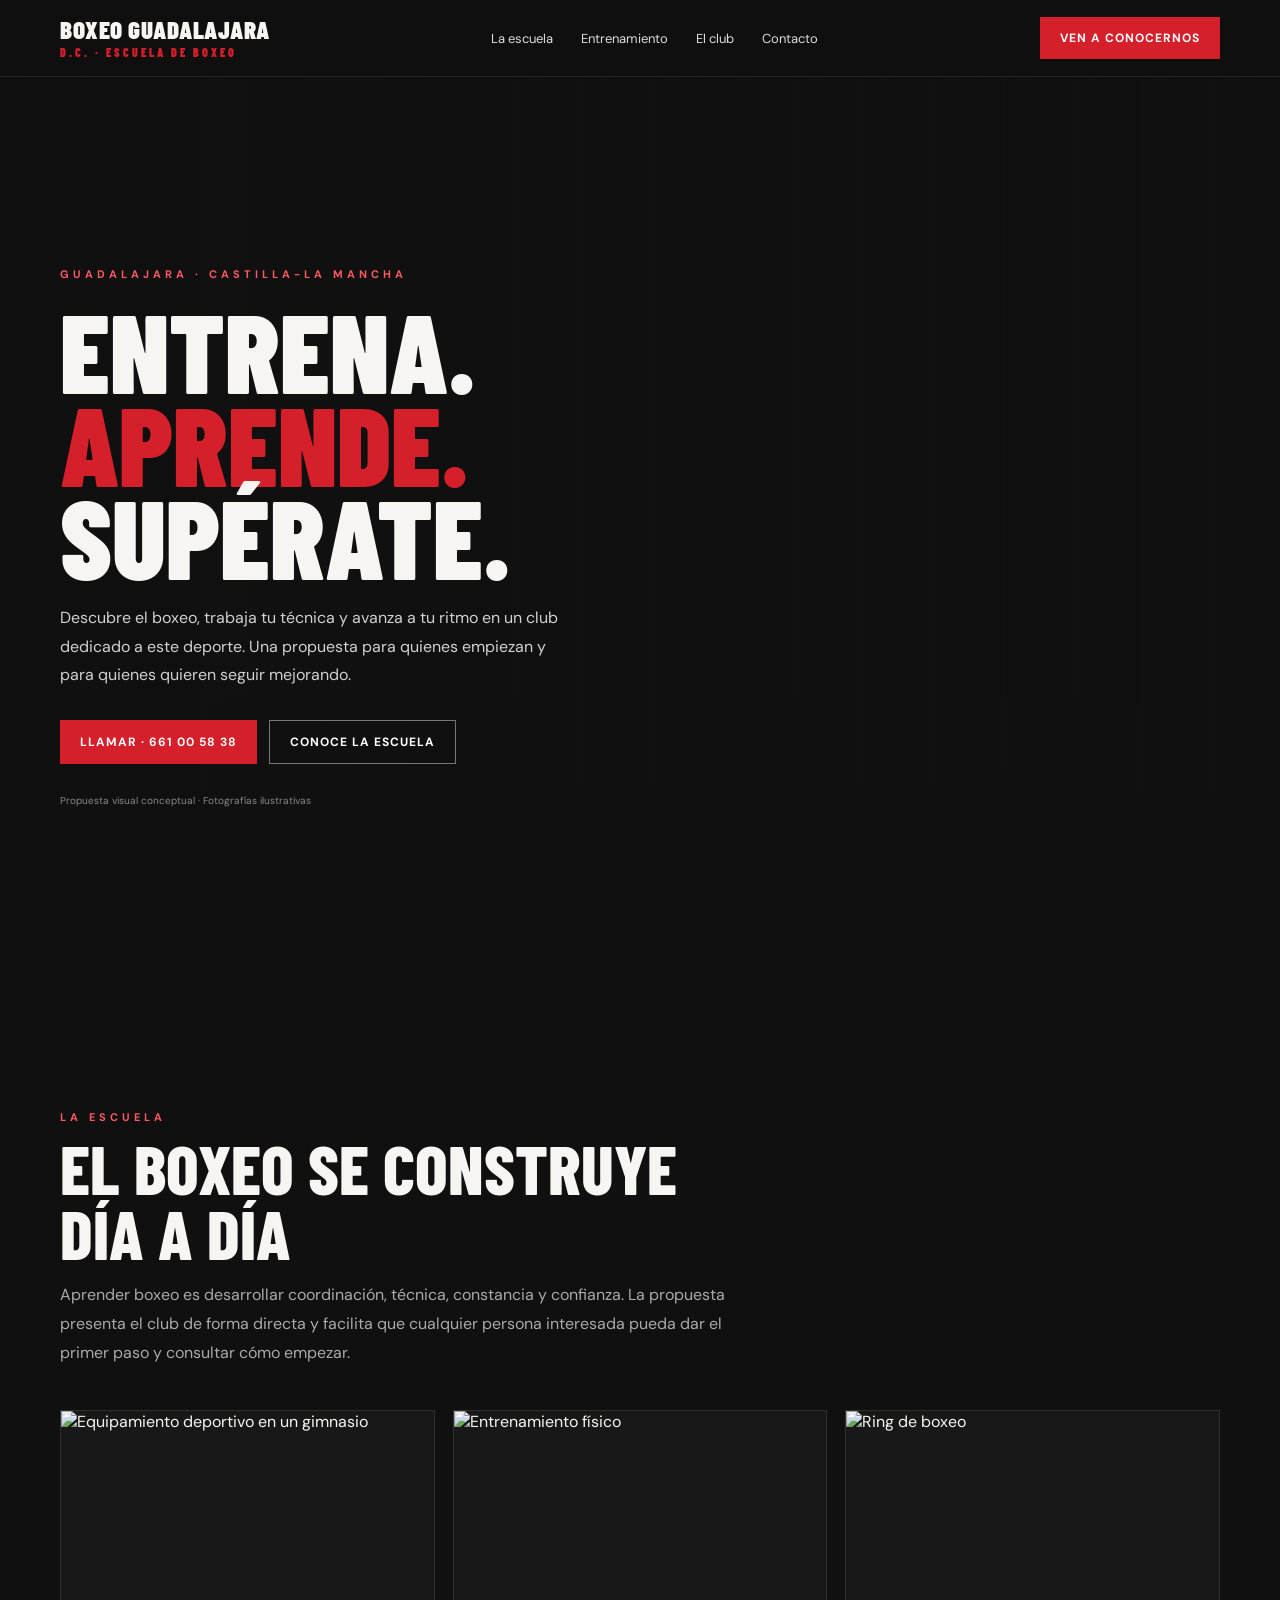
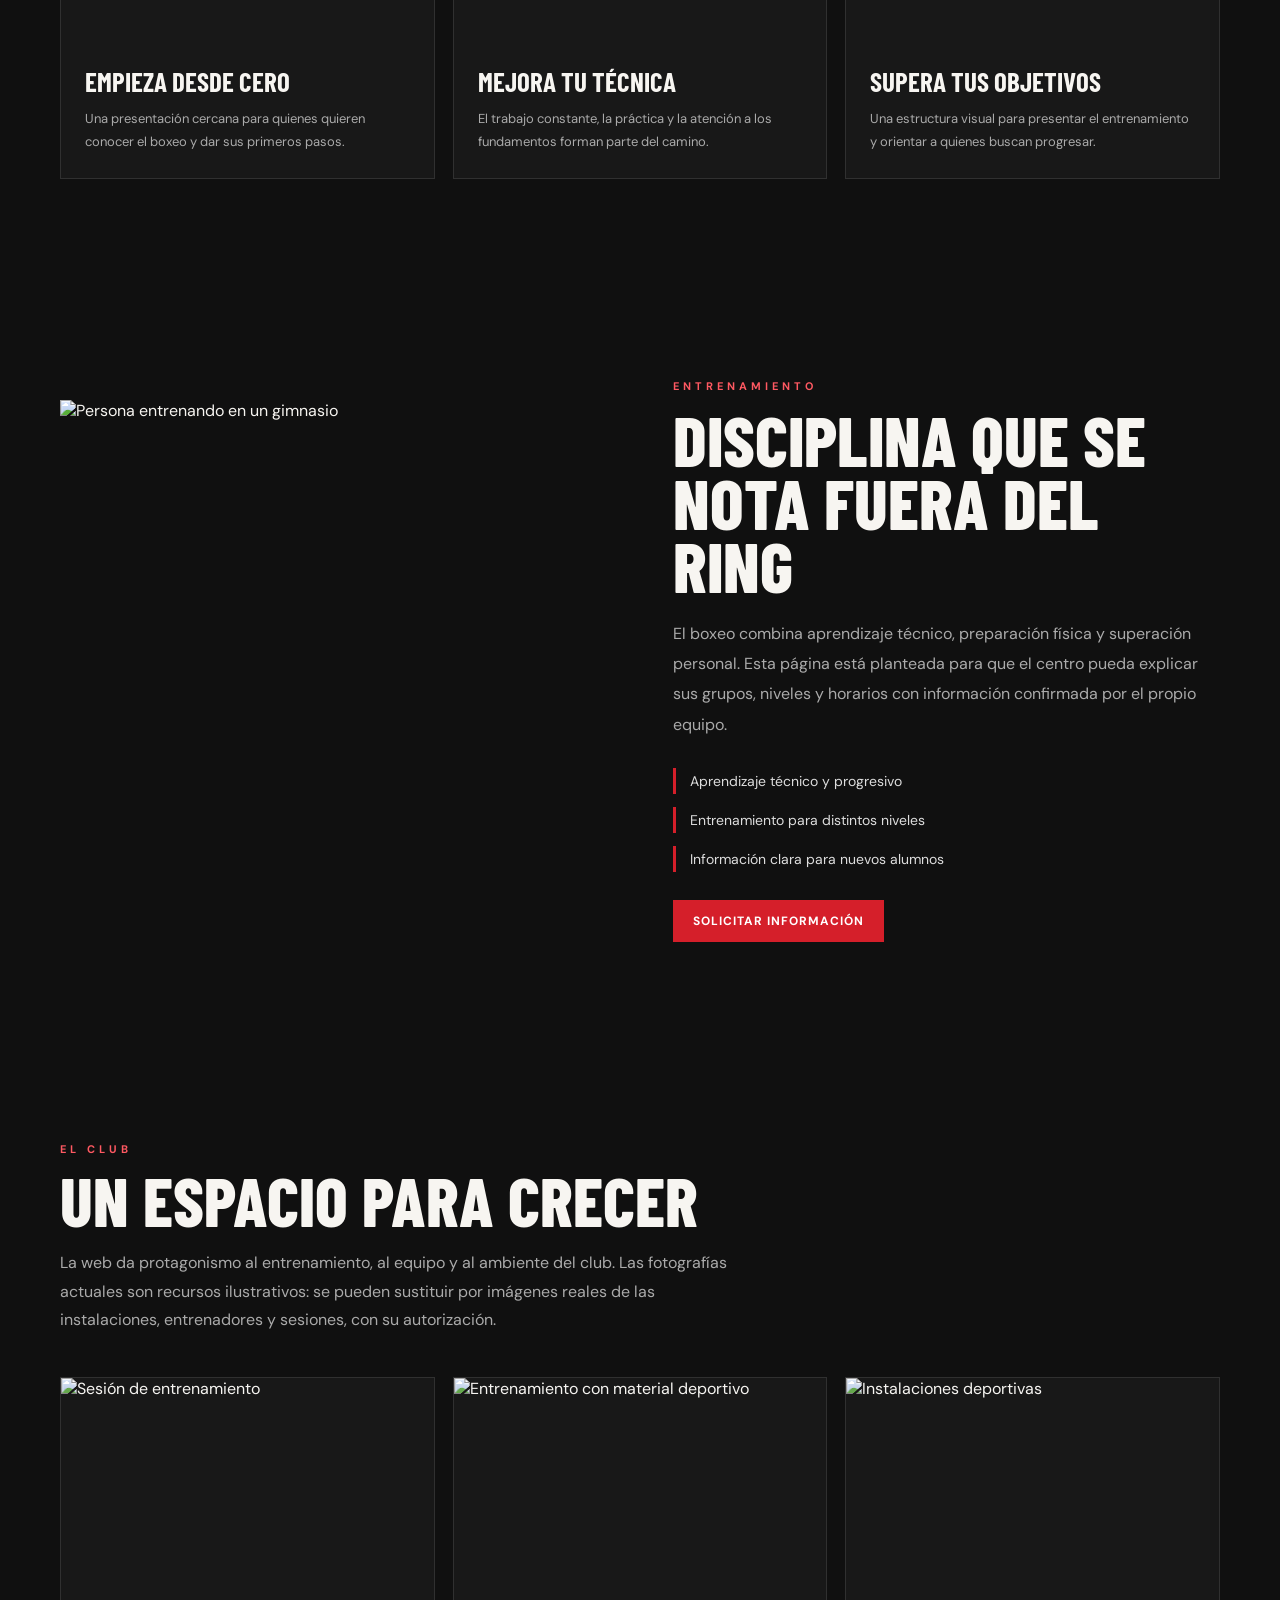
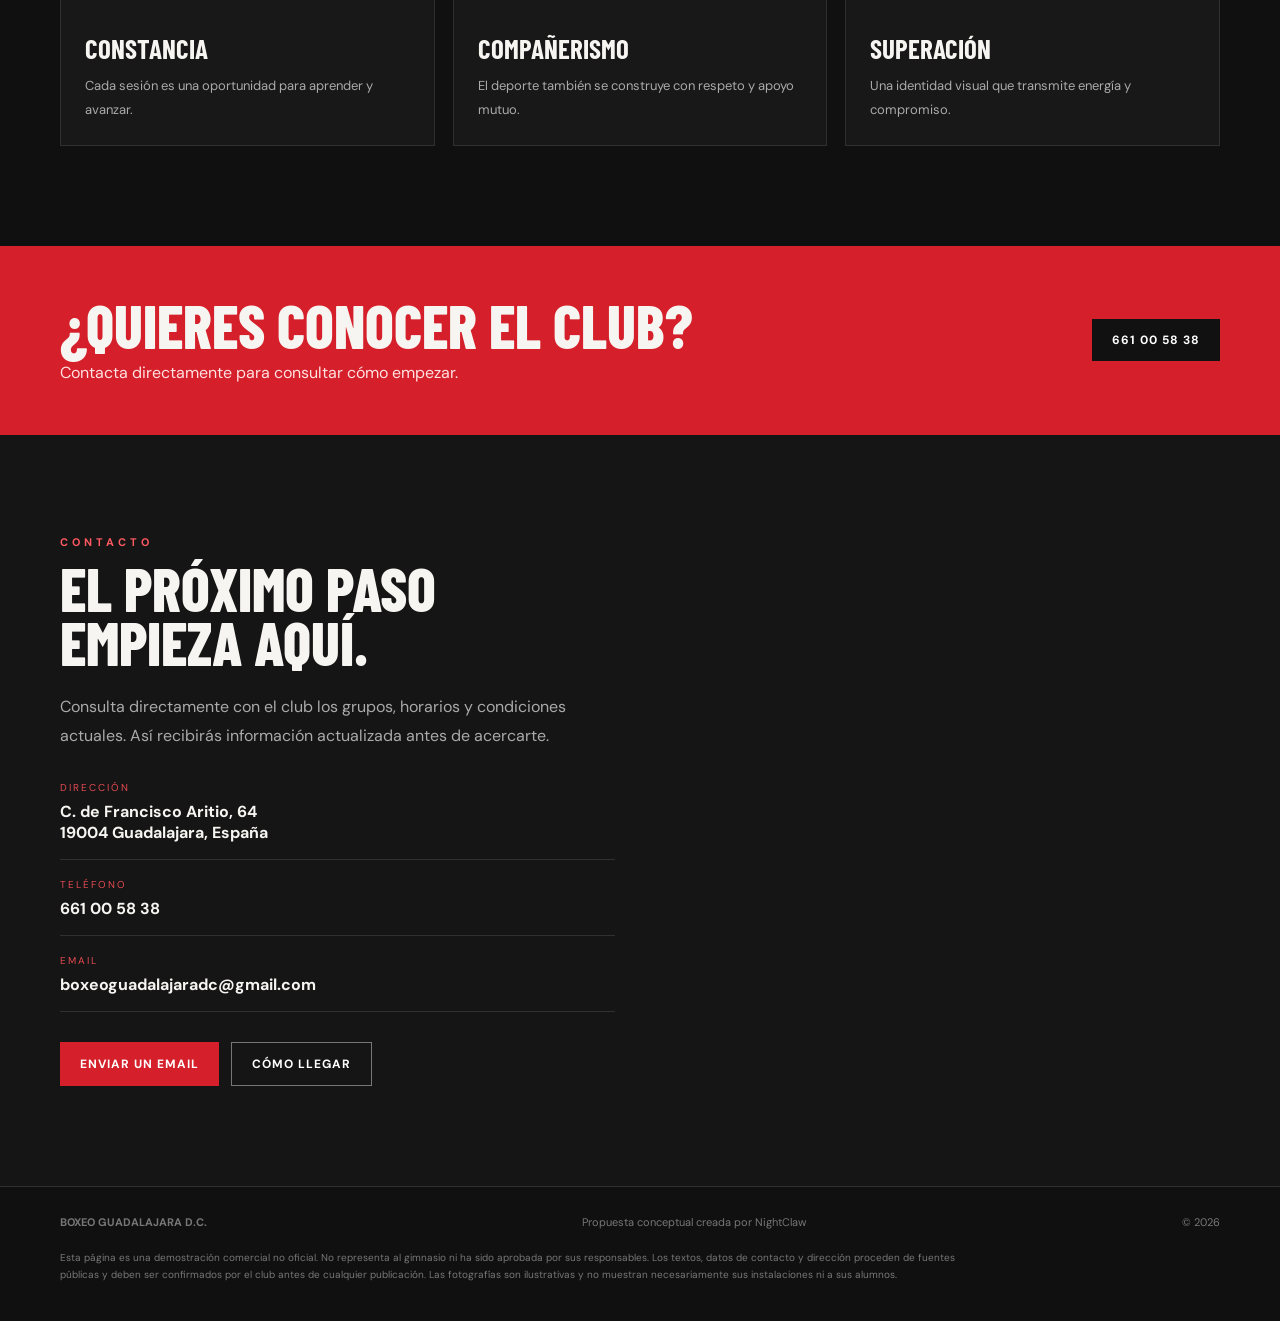
==== boxeo-guadalajara-dc/index.html @ 2d4fe77f "Add Boxeo Guadalajara DC concept website" ====
<!doctype html>
<html lang="es">
<head>
<meta charset="utf-8"><meta name="viewport" content="width=device-width,initial-scale=1">
<meta name="theme-color" content="#101010">
<meta name="description" content="Propuesta web conceptual para Boxeo Guadalajara D.C. Escuela de boxeo en Guadalajara.">
<title>Boxeo Guadalajara D.C. | Entrena. Aprende. Supérate.</title>
<link rel="preconnect" href="https://fonts.googleapis.com"><link rel="preconnect" href="https://fonts.gstatic.com" crossorigin>
<link href="https://fonts.googleapis.com/css2?family=Barlow+Condensed:wght@500;600;700;800;900&family=DM+Sans:wght@400;500;600;700&display=swap" rel="stylesheet">
<style>
:root{--bg:#101010;--panel:#181818;--red:#d51f2a;--white:#f7f5f1;--muted:#aaa;--line:#303030}
*{box-sizing:border-box}html{scroll-behavior:smooth}body{margin:0;background:var(--bg);color:var(--white);font-family:'DM Sans',sans-serif}a{color:inherit;text-decoration:none}.wrap{width:min(1160px,calc(100% - 44px));margin:auto}
header{position:sticky;top:0;z-index:20;background:#101010ed;border-bottom:1px solid #ffffff18;backdrop-filter:blur(14px)}.nav{height:76px;display:flex;align-items:center;justify-content:space-between}.brand{font-family:'Barlow Condensed';font-weight:900;font-size:25px;letter-spacing:.5px;line-height:.85}.brand span{color:var(--red);display:block;font-size:12px;letter-spacing:3px;margin-top:7px}.links{display:flex;gap:28px;font-size:13px;color:#ddd}.links a:hover{color:#ff626a}.navbtn,.btn{display:inline-flex;align-items:center;justify-content:center;padding:13px 20px;background:var(--red);color:white;font-weight:700;font-size:12px;letter-spacing:1px;text-transform:uppercase;border:0;transition:.25s}.navbtn:hover,.btn:hover{background:#f03a45;transform:translateY(-2px)}.menu{display:none;background:none;border:1px solid #555;color:white;padding:8px 11px;font-size:22px}
.hero{min-height:650px;display:grid;align-items:center;position:relative;overflow:hidden;background:linear-gradient(90deg,#101010 0%,#101010ed 38%,#10101038 100%),url('https://images.unsplash.com/photo-1549719386-74dfcbf7dbed?auto=format&fit=crop&w=1900&q=85') center/cover}.hero:after{content:"";position:absolute;inset:0;background:linear-gradient(0deg,#101010 0%,transparent 35%);pointer-events:none}.hero .wrap{position:relative;z-index:1;padding:90px 0}.eyebrow{color:#ff5962;font-size:11px;letter-spacing:4px;font-weight:700;text-transform:uppercase}.hero h1{font:900 clamp(60px,9vw,112px)/.83 'Barlow Condensed';text-transform:uppercase;max-width:760px;margin:22px 0}.hero h1 em{font-style:normal;color:var(--red)}.hero p{max-width:520px;color:#d1d1d1;line-height:1.8;font-size:16px}.actions{display:flex;gap:12px;flex-wrap:wrap;margin-top:30px}.btn.secondary{background:transparent;border:1px solid #777}.hero-note{font-size:10px!important;color:#888!important;margin-top:28px}
section{padding:100px 0}.section-head{max-width:680px;margin-bottom:42px}.section-head h2{font:800 clamp(42px,6vw,68px)/.95 'Barlow Condensed';text-transform:uppercase;margin:12px 0}.section-head p{color:var(--muted);line-height:1.8}.grid{display:grid;grid-template-columns:repeat(3,1fr);gap:18px}.tile{background:var(--panel);border:1px solid var(--line);overflow:hidden;transition:.3s}.tile:hover{transform:translateY(-7px);border-color:#a52a31}.tile img{width:100%;height:230px;object-fit:cover;display:block;filter:saturate(.78)}.tile .inside{padding:24px}.tile h3{font:700 27px 'Barlow Condensed';text-transform:uppercase;margin:0 0 10px}.tile p{color:#aaa;font-size:13px;line-height:1.8;margin:0}
.split{display:grid;grid-template-columns:1fr 1fr;gap:65px;align-items:center}.split img{width:100%;height:520px;object-fit:cover}.split h2{font:800 clamp(44px,6vw,70px)/.9 'Barlow Condensed';text-transform:uppercase;margin:15px 0 22px}.split p{color:#aaa;line-height:1.9}.ticks{display:grid;gap:13px;margin:28px 0}.ticks div{border-left:3px solid var(--red);padding:4px 0 4px 14px;color:#ddd;font-size:14px}
.band{background:var(--red);padding:52px 0}.bandin{display:flex;align-items:center;justify-content:space-between;gap:30px}.band h2{font:800 clamp(38px,5vw,60px)/.9 'Barlow Condensed';text-transform:uppercase;margin:0}.band p{margin:10px 0 0;color:#ffe1e1}.band .btn{background:#111;white-space:nowrap}
.contact{background:#151515}.contactgrid{display:grid;grid-template-columns:1fr 1fr;gap:50px}.contact h2{font:800 60px/.9 'Barlow Condensed';text-transform:uppercase;margin:12px 0 24px}.contact p{color:#aaa;line-height:1.8}.details{display:grid;gap:18px;margin-top:30px}.detail{border-bottom:1px solid var(--line);padding-bottom:16px}.detail small{display:block;color:#e44a52;letter-spacing:2px;text-transform:uppercase;font-size:10px;margin-bottom:7px}.detail strong{font-size:16px}.map{width:100%;height:360px;border:0;filter:grayscale(1) invert(.9) contrast(.85)}
footer{padding:28px 0;border-top:1px solid var(--line);color:#777;font-size:11px}.foot{display:flex;justify-content:space-between;gap:18px;flex-wrap:wrap}.disclaimer{color:#777;font-size:10px;line-height:1.7;margin-top:20px;max-width:900px}
.reveal{opacity:0;transform:translateY(22px);transition:opacity .7s ease,transform .7s ease}.reveal.show{opacity:1;transform:none}
@media(max-width:800px){.links{display:none;position:absolute;top:76px;left:0;right:0;background:#151515;padding:22px;flex-direction:column;gap:20px;border-bottom:1px solid #333}.links.open{display:flex}.menu{display:block}.navbtn{display:none}.hero{min-height:610px;background-position:60% center}.hero .wrap{padding:70px 0}.grid{grid-template-columns:1fr}.tile img{height:250px}section{padding:72px 0}.split,.contactgrid{grid-template-columns:1fr;gap:32px}.split img{height:340px}.bandin{align-items:flex-start;flex-direction:column}.contact h2{font-size:52px}}
@media(prefers-reduced-motion:reduce){html{scroll-behavior:auto}.reveal{opacity:1;transform:none;transition:none}*{transition:none!important}}
</style>
</head>
<body>
<header><div class="wrap nav"><a class="brand" href="#inicio">BOXEO GUADALAJARA<span>D.C. · ESCUELA DE BOXEO</span></a><nav class="links" id="links"><a href="#escuela">La escuela</a><a href="#entrenamiento">Entrenamiento</a><a href="#ambiente">El club</a><a href="#contacto">Contacto</a></nav><a class="navbtn" href="#contacto">Ven a conocernos</a><button class="menu" id="menu" aria-label="Abrir menú">☰</button></div></header>
<main>
<section class="hero" id="inicio"><div class="wrap"><div class="eyebrow">Guadalajara · Castilla-La Mancha</div><h1>ENTRENA.<br><em>APRENDE.</em><br>SUPÉRATE.</h1><p>Descubre el boxeo, trabaja tu técnica y avanza a tu ritmo en un club dedicado a este deporte. Una propuesta para quienes empiezan y para quienes quieren seguir mejorando.</p><div class="actions"><a class="btn" href="tel:+34661005838">Llamar · 661 00 58 38</a><a class="btn secondary" href="#escuela">Conoce la escuela</a></div><p class="hero-note">Propuesta visual conceptual · Fotografías ilustrativas</p></div></section>
<section id="escuela"><div class="wrap"><div class="section-head reveal"><div class="eyebrow">La escuela</div><h2>EL BOXEO SE CONSTRUYE DÍA A DÍA</h2><p>Aprender boxeo es desarrollar coordinación, técnica, constancia y confianza. La propuesta presenta el club de forma directa y facilita que cualquier persona interesada pueda dar el primer paso y consultar cómo empezar.</p></div><div class="grid">
<article class="tile reveal"><img loading="lazy" src="https://images.unsplash.com/photo-1517438322307-e67111335449?auto=format&fit=crop&w=900&q=80" alt="Equipamiento deportivo en un gimnasio"><div class="inside"><h3>Empieza desde cero</h3><p>Una presentación cercana para quienes quieren conocer el boxeo y dar sus primeros pasos.</p></div></article>
<article class="tile reveal"><img loading="lazy" src="https://images.unsplash.com/photo-1517836357463-d25dfeac3438?auto=format&fit=crop&w=900&q=80" alt="Entrenamiento físico"><div class="inside"><h3>Mejora tu técnica</h3><p>El trabajo constante, la práctica y la atención a los fundamentos forman parte del camino.</p></div></article>
<article class="tile reveal"><img loading="lazy" src="https://images.unsplash.com/photo-1549719386-74dfcbf7dbed?auto=format&fit=crop&w=900&q=80" alt="Ring de boxeo"><div class="inside"><h3>Supera tus objetivos</h3><p>Una estructura visual para presentar el entrenamiento y orientar a quienes buscan progresar.</p></div></article>
</div></div></section>
<section id="entrenamiento"><div class="wrap split"><img class="reveal" loading="lazy" src="https://images.unsplash.com/photo-1599058917212-d750089bc07e?auto=format&fit=crop&w=1100&q=85" alt="Persona entrenando en un gimnasio"><div class="reveal"><div class="eyebrow">Entrenamiento</div><h2>DISCIPLINA QUE SE NOTA FUERA DEL RING</h2><p>El boxeo combina aprendizaje técnico, preparación física y superación personal. Esta página está planteada para que el centro pueda explicar sus grupos, niveles y horarios con información confirmada por el propio equipo.</p><div class="ticks"><div>Aprendizaje técnico y progresivo</div><div>Entrenamiento para distintos niveles</div><div>Información clara para nuevos alumnos</div></div><a class="btn" href="mailto:boxeoguadalajaradc@gmail.com">Solicitar información</a></div></div></section>
<section id="ambiente"><div class="wrap"><div class="section-head reveal"><div class="eyebrow">El club</div><h2>UN ESPACIO PARA CRECER</h2><p>La web da protagonismo al entrenamiento, al equipo y al ambiente del club. Las fotografías actuales son recursos ilustrativos: se pueden sustituir por imágenes reales de las instalaciones, entrenadores y sesiones, con su autorización.</p></div><div class="grid"><article class="tile reveal"><img loading="lazy" src="https://images.unsplash.com/photo-1571019613454-1cb2f99b2d8b?auto=format&fit=crop&w=900&q=80" alt="Sesión de entrenamiento"><div class="inside"><h3>Constancia</h3><p>Cada sesión es una oportunidad para aprender y avanzar.</p></div></article><article class="tile reveal"><img loading="lazy" src="https://images.unsplash.com/photo-1583454110551-21f2fa2afe61?auto=format&fit=crop&w=900&q=80" alt="Entrenamiento con material deportivo"><div class="inside"><h3>Compañerismo</h3><p>El deporte también se construye con respeto y apoyo mutuo.</p></div></article><article class="tile reveal"><img loading="lazy" src="https://images.unsplash.com/photo-1534438327276-14e5300c3a48?auto=format&fit=crop&w=900&q=80" alt="Instalaciones deportivas"><div class="inside"><h3>Superación</h3><p>Una identidad visual que transmite energía y compromiso.</p></div></article></div></div></section>
<div class="band"><div class="wrap bandin"><div><h2>¿QUIERES CONOCER EL CLUB?</h2><p>Contacta directamente para consultar cómo empezar.</p></div><a class="btn" href="tel:+34661005838">661 00 58 38</a></div></div>
<section class="contact" id="contacto"><div class="wrap contactgrid"><div class="reveal"><div class="eyebrow">Contacto</div><h2>EL PRÓXIMO PASO<br>EMPIEZA AQUÍ.</h2><p>Consulta directamente con el club los grupos, horarios y condiciones actuales. Así recibirás información actualizada antes de acercarte.</p><div class="details"><div class="detail"><small>Dirección</small><strong>C. de Francisco Aritio, 64<br>19004 Guadalajara, España</strong></div><div class="detail"><small>Teléfono</small><strong><a href="tel:+34661005838">661 00 58 38</a></strong></div><div class="detail"><small>Email</small><strong><a href="mailto:boxeoguadalajaradc@gmail.com">boxeoguadalajaradc@gmail.com</a></strong></div></div><div class="actions"><a class="btn" href="mailto:boxeoguadalajaradc@gmail.com">Enviar un email</a><a class="btn secondary" target="_blank" rel="noopener" href="https://www.google.com/maps/search/?api=1&query=C.+de+Francisco+Aritio+64+Guadalajara+Spain">Cómo llegar</a></div></div><iframe class="map reveal" loading="lazy" title="Ubicación de Boxeo Guadalajara D.C." src="https://www.google.com/maps?q=C.%20de%20Francisco%20Aritio%2064%20Guadalajara%20Spain&output=embed"></iframe></div></section>
</main>
<footer><div class="wrap"><div class="foot"><strong>BOXEO GUADALAJARA D.C.</strong><span>Propuesta conceptual creada por NightClaw</span><span>© <span id="year"></span></span></div><p class="disclaimer">Esta página es una demostración comercial no oficial. No representa al gimnasio ni ha sido aprobada por sus responsables. Los textos, datos de contacto y dirección proceden de fuentes públicas y deben ser confirmados por el club antes de cualquier publicación. Las fotografías son ilustrativas y no muestran necesariamente sus instalaciones ni a sus alumnos.</p></div></footer>
<script>
const menu=document.getElementById('menu'),links=document.getElementById('links');menu.addEventListener('click',()=>{links.classList.toggle('open');menu.textContent=links.classList.contains('open')?'×':'☰'});links.querySelectorAll('a').forEach(a=>a.addEventListener('click',()=>{links.classList.remove('open');menu.textContent='☰'}));document.getElementById('year').textContent=new Date().getFullYear();const obs=new IntersectionObserver(es=>es.forEach(e=>{if(e.isIntersecting){e.target.classList.add('show');obs.unobserve(e.target)}}),{threshold:.12});document.querySelectorAll('.reveal').forEach(el=>obs.observe(el));
</script>
</body></html>
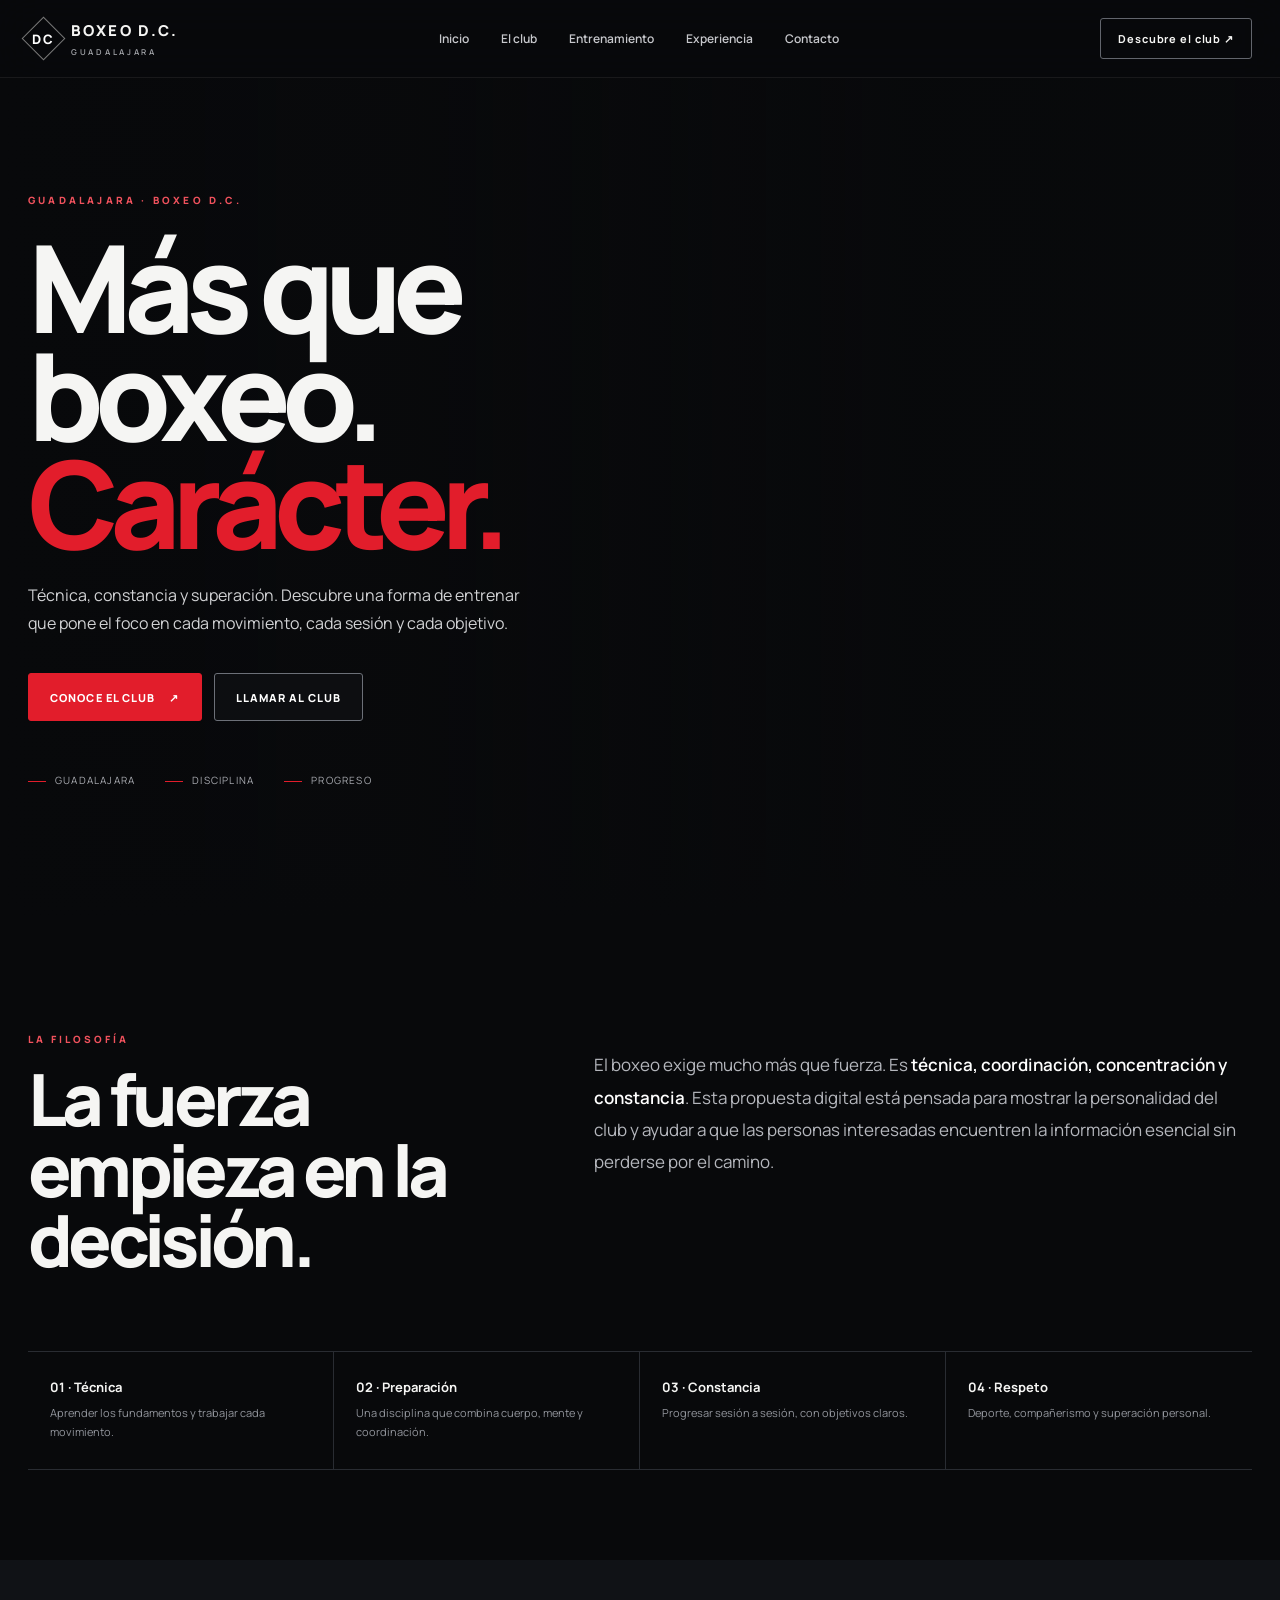
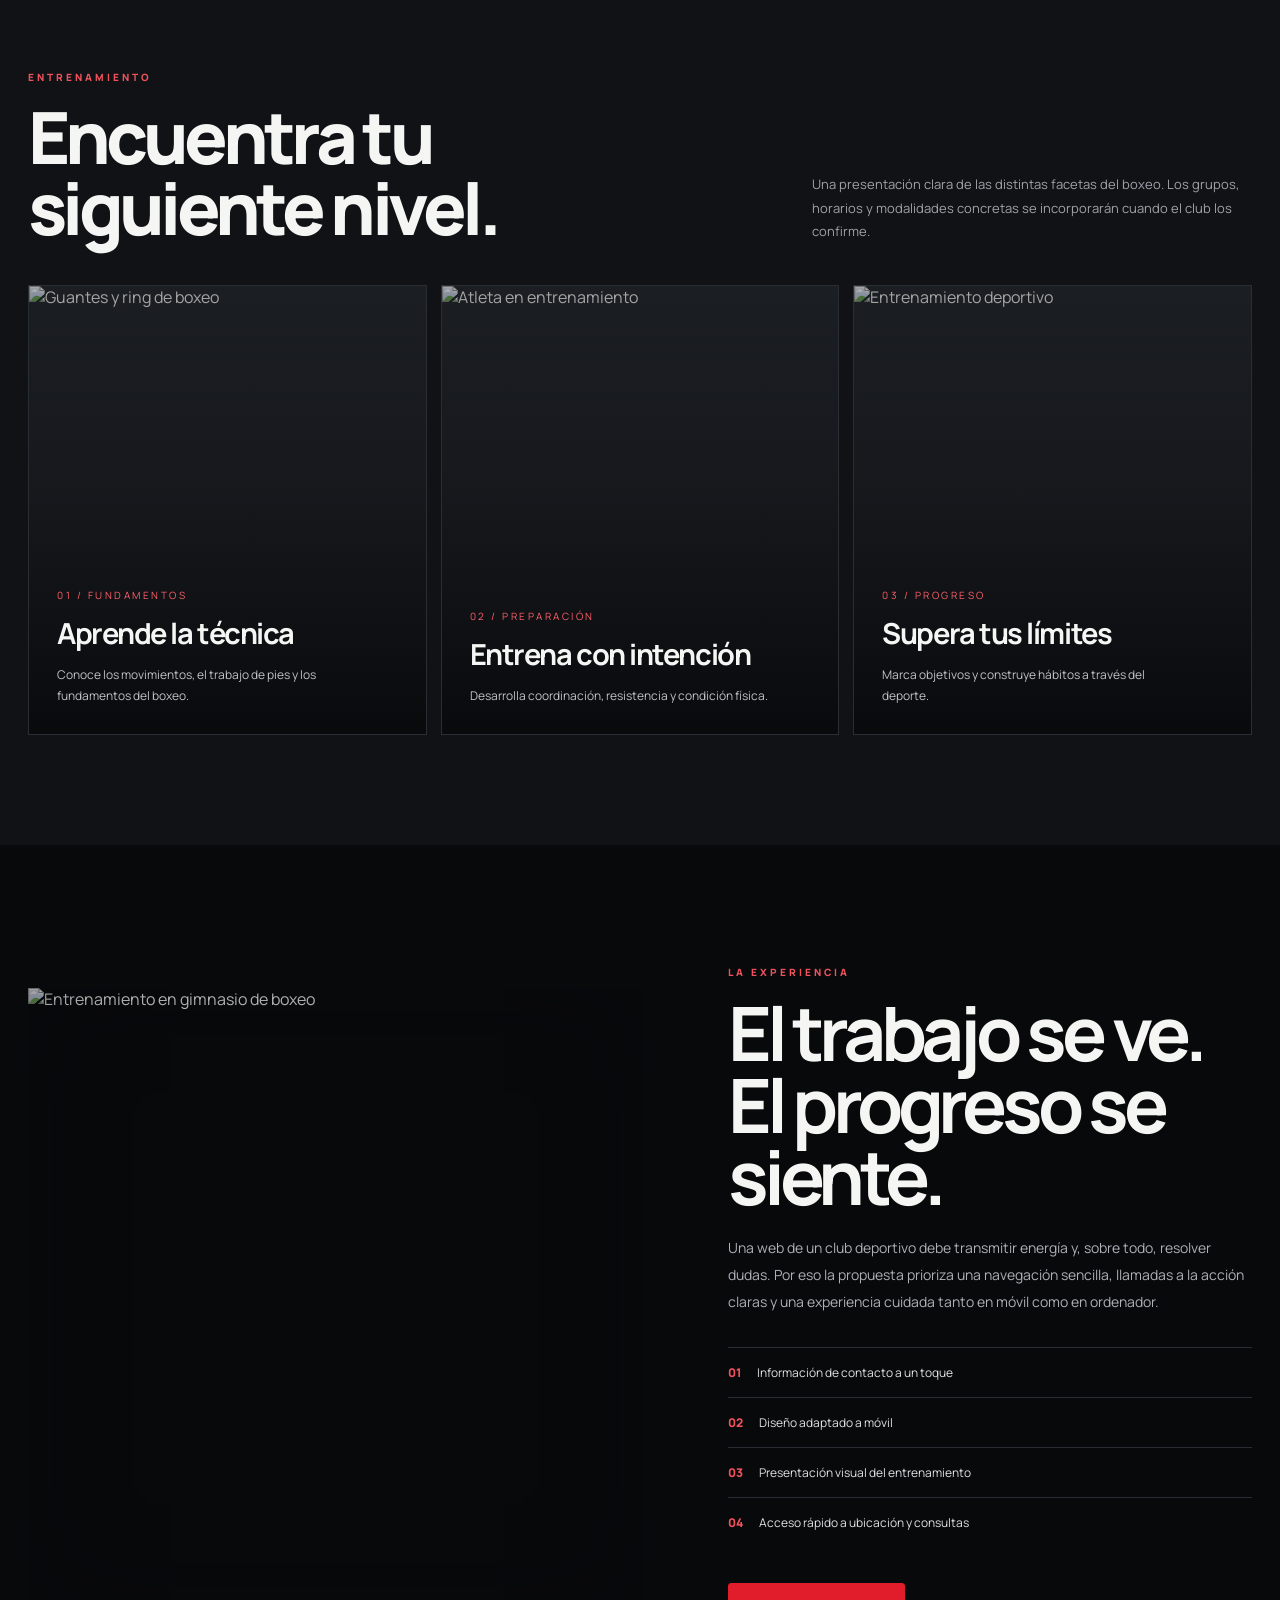
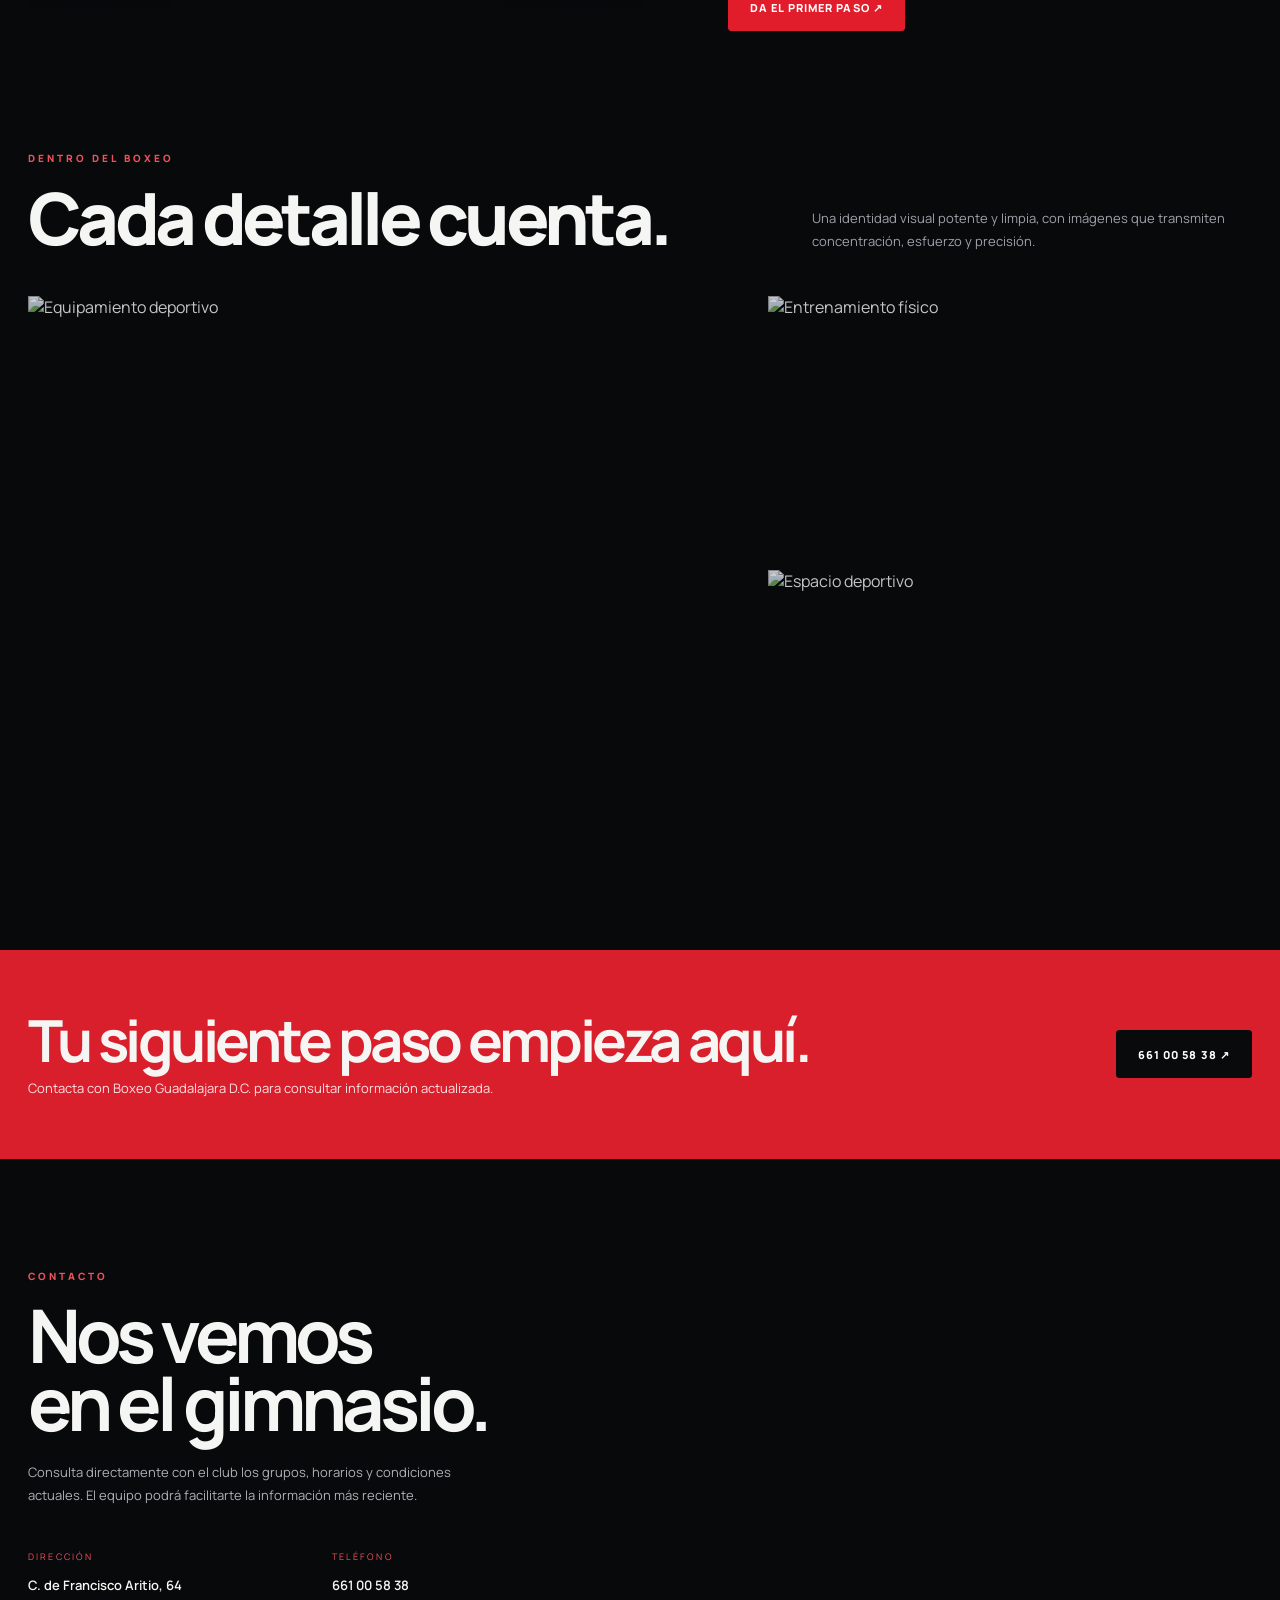
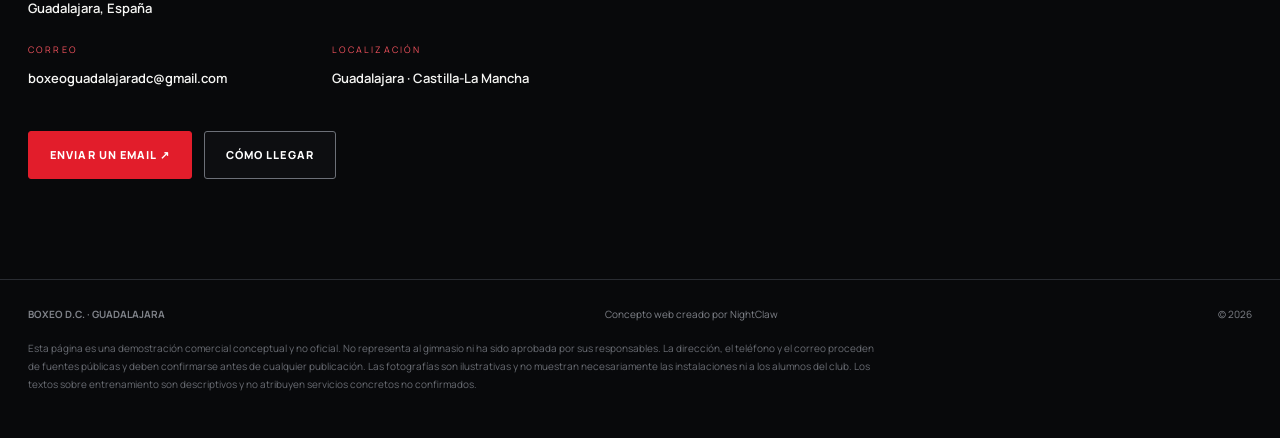
==== commit b6e86a18: "Redesign Boxeo Guadalajara DC website with premium visual identity" ====
--- a/boxeo-guadalajara-dc/index.html
+++ b/boxeo-guadalajara-dc/index.html
@@ -1,43 +1,42 @@
 <!doctype html>
 <html lang="es">
 <head>
-<meta charset="utf-8"><meta name="viewport" content="width=device-width,initial-scale=1">
-<meta name="theme-color" content="#101010">
-<meta name="description" content="Propuesta web conceptual para Boxeo Guadalajara D.C. Escuela de boxeo en Guadalajara.">
-<title>Boxeo Guadalajara D.C. | Entrena. Aprende. Supérate.</title>
+<meta charset="utf-8"><meta name="viewport" content="width=device-width,initial-scale=1"><meta name="theme-color" content="#08090b">
+<meta name="description" content="Boxeo Guadalajara D.C. — propuesta conceptual de presencia digital para un club de boxeo en Guadalajara.">
+<title>BOXEO D.C. — Guadalajara</title>
 <link rel="preconnect" href="https://fonts.googleapis.com"><link rel="preconnect" href="https://fonts.gstatic.com" crossorigin>
-<link href="https://fonts.googleapis.com/css2?family=Barlow+Condensed:wght@500;600;700;800;900&family=DM+Sans:wght@400;500;600;700&display=swap" rel="stylesheet">
+<link href="https://fonts.googleapis.com/css2?family=DM+Sans:wght@400;500;600;700&family=Manrope:wght@400;500;600;700;800&display=swap" rel="stylesheet">
 <style>
-:root{--bg:#101010;--panel:#181818;--red:#d51f2a;--white:#f7f5f1;--muted:#aaa;--line:#303030}
-*{box-sizing:border-box}html{scroll-behavior:smooth}body{margin:0;background:var(--bg);color:var(--white);font-family:'DM Sans',sans-serif}a{color:inherit;text-decoration:none}.wrap{width:min(1160px,calc(100% - 44px));margin:auto}
-header{position:sticky;top:0;z-index:20;background:#101010ed;border-bottom:1px solid #ffffff18;backdrop-filter:blur(14px)}.nav{height:76px;display:flex;align-items:center;justify-content:space-between}.brand{font-family:'Barlow Condensed';font-weight:900;font-size:25px;letter-spacing:.5px;line-height:.85}.brand span{color:var(--red);display:block;font-size:12px;letter-spacing:3px;margin-top:7px}.links{display:flex;gap:28px;font-size:13px;color:#ddd}.links a:hover{color:#ff626a}.navbtn,.btn{display:inline-flex;align-items:center;justify-content:center;padding:13px 20px;background:var(--red);color:white;font-weight:700;font-size:12px;letter-spacing:1px;text-transform:uppercase;border:0;transition:.25s}.navbtn:hover,.btn:hover{background:#f03a45;transform:translateY(-2px)}.menu{display:none;background:none;border:1px solid #555;color:white;padding:8px 11px;font-size:22px}
-.hero{min-height:650px;display:grid;align-items:center;position:relative;overflow:hidden;background:linear-gradient(90deg,#101010 0%,#101010ed 38%,#10101038 100%),url('https://images.unsplash.com/photo-1549719386-74dfcbf7dbed?auto=format&fit=crop&w=1900&q=85') center/cover}.hero:after{content:"";position:absolute;inset:0;background:linear-gradient(0deg,#101010 0%,transparent 35%);pointer-events:none}.hero .wrap{position:relative;z-index:1;padding:90px 0}.eyebrow{color:#ff5962;font-size:11px;letter-spacing:4px;font-weight:700;text-transform:uppercase}.hero h1{font:900 clamp(60px,9vw,112px)/.83 'Barlow Condensed';text-transform:uppercase;max-width:760px;margin:22px 0}.hero h1 em{font-style:normal;color:var(--red)}.hero p{max-width:520px;color:#d1d1d1;line-height:1.8;font-size:16px}.actions{display:flex;gap:12px;flex-wrap:wrap;margin-top:30px}.btn.secondary{background:transparent;border:1px solid #777}.hero-note{font-size:10px!important;color:#888!important;margin-top:28px}
-section{padding:100px 0}.section-head{max-width:680px;margin-bottom:42px}.section-head h2{font:800 clamp(42px,6vw,68px)/.95 'Barlow Condensed';text-transform:uppercase;margin:12px 0}.section-head p{color:var(--muted);line-height:1.8}.grid{display:grid;grid-template-columns:repeat(3,1fr);gap:18px}.tile{background:var(--panel);border:1px solid var(--line);overflow:hidden;transition:.3s}.tile:hover{transform:translateY(-7px);border-color:#a52a31}.tile img{width:100%;height:230px;object-fit:cover;display:block;filter:saturate(.78)}.tile .inside{padding:24px}.tile h3{font:700 27px 'Barlow Condensed';text-transform:uppercase;margin:0 0 10px}.tile p{color:#aaa;font-size:13px;line-height:1.8;margin:0}
-.split{display:grid;grid-template-columns:1fr 1fr;gap:65px;align-items:center}.split img{width:100%;height:520px;object-fit:cover}.split h2{font:800 clamp(44px,6vw,70px)/.9 'Barlow Condensed';text-transform:uppercase;margin:15px 0 22px}.split p{color:#aaa;line-height:1.9}.ticks{display:grid;gap:13px;margin:28px 0}.ticks div{border-left:3px solid var(--red);padding:4px 0 4px 14px;color:#ddd;font-size:14px}
-.band{background:var(--red);padding:52px 0}.bandin{display:flex;align-items:center;justify-content:space-between;gap:30px}.band h2{font:800 clamp(38px,5vw,60px)/.9 'Barlow Condensed';text-transform:uppercase;margin:0}.band p{margin:10px 0 0;color:#ffe1e1}.band .btn{background:#111;white-space:nowrap}
-.contact{background:#151515}.contactgrid{display:grid;grid-template-columns:1fr 1fr;gap:50px}.contact h2{font:800 60px/.9 'Barlow Condensed';text-transform:uppercase;margin:12px 0 24px}.contact p{color:#aaa;line-height:1.8}.details{display:grid;gap:18px;margin-top:30px}.detail{border-bottom:1px solid var(--line);padding-bottom:16px}.detail small{display:block;color:#e44a52;letter-spacing:2px;text-transform:uppercase;font-size:10px;margin-bottom:7px}.detail strong{font-size:16px}.map{width:100%;height:360px;border:0;filter:grayscale(1) invert(.9) contrast(.85)}
-footer{padding:28px 0;border-top:1px solid var(--line);color:#777;font-size:11px}.foot{display:flex;justify-content:space-between;gap:18px;flex-wrap:wrap}.disclaimer{color:#777;font-size:10px;line-height:1.7;margin-top:20px;max-width:900px}
-.reveal{opacity:0;transform:translateY(22px);transition:opacity .7s ease,transform .7s ease}.reveal.show{opacity:1;transform:none}
-@media(max-width:800px){.links{display:none;position:absolute;top:76px;left:0;right:0;background:#151515;padding:22px;flex-direction:column;gap:20px;border-bottom:1px solid #333}.links.open{display:flex}.menu{display:block}.navbtn{display:none}.hero{min-height:610px;background-position:60% center}.hero .wrap{padding:70px 0}.grid{grid-template-columns:1fr}.tile img{height:250px}section{padding:72px 0}.split,.contactgrid{grid-template-columns:1fr;gap:32px}.split img{height:340px}.bandin{align-items:flex-start;flex-direction:column}.contact h2{font-size:52px}}
-@media(prefers-reduced-motion:reduce){html{scroll-behavior:auto}.reveal{opacity:1;transform:none;transition:none}*{transition:none!important}}
+:root{--black:#08090b;--surface:#111317;--white:#f5f5f3;--muted:#a1a4aa;--red:#e21d2b;--line:#292c32;--max:1240px}
+*{box-sizing:border-box}html{scroll-behavior:smooth;scroll-padding-top:90px}body{margin:0;background:var(--black);color:var(--white);font-family:Manrope, sans-serif;-webkit-font-smoothing:antialiased}a{color:inherit;text-decoration:none}.wrap{width:min(var(--max),calc(100% - 56px));margin:auto}
+header{height:78px;position:sticky;top:0;z-index:30;background:#08090be8;backdrop-filter:blur(22px);border-bottom:1px solid #ffffff12}.nav{height:100%;display:flex;align-items:center;justify-content:space-between}.brand{display:flex;align-items:center;gap:12px;font-size:15px;font-weight:800;letter-spacing:.16em}.brandmark{width:31px;height:31px;border:1px solid #777;display:grid;place-items:center;transform:rotate(45deg);font-size:13px;color:#fff}.brandmark span{transform:rotate(-45deg)}.brand small{display:block;font-size:8px;letter-spacing:.34em;color:#a4a6ab;margin-top:5px;font-weight:600}.links{display:flex;align-items:center;gap:32px;color:#c7c8cc;font-size:12px;font-weight:600}.links a{transition:color .2s}.links a:hover{color:white}.navcta{font-size:11px;font-weight:700;letter-spacing:.08em;border:1px solid #62656c;padding:12px 17px;border-radius:3px;transition:.2s}.navcta:hover{border-color:var(--red);background:var(--red)}.menu{display:none;color:white;background:none;border:1px solid #555;padding:8px 12px;font-size:20px}
+.hero{min-height:730px;display:flex;align-items:center;position:relative;isolation:isolate;overflow:hidden;background:#08090b}.hero:before{content:"";position:absolute;z-index:-2;inset:0;background:linear-gradient(90deg,#08090b 0%,#08090be8 32%,#08090b52 72%,#08090b66 100%),url('https://images.unsplash.com/photo-1549719386-74dfcbf7dbed?auto=format&fit=crop&w=2200&q=90') center 43%/cover}.hero:after{content:"";position:absolute;z-index:-1;inset:0;background:linear-gradient(0deg,#08090b 0%,transparent 25%,transparent 75%,#08090b65 100%)}.heroContent{padding:115px 0 130px;max-width:790px}.kicker{font-size:10px;font-weight:800;letter-spacing:.32em;text-transform:uppercase;color:#f0525d}.hero h1{font-size:clamp(60px,9.5vw,122px);line-height:.89;letter-spacing:-.075em;font-weight:800;margin:25px 0 24px}.hero h1 span{color:var(--red)}.heroText{font-size:16px;line-height:1.8;color:#d1d2d4;max-width:520px}.heroActions{display:flex;gap:12px;flex-wrap:wrap;margin-top:35px}.button{display:inline-flex;align-items:center;justify-content:center;gap:14px;min-height:48px;padding:0 21px;background:var(--red);border:1px solid var(--red);border-radius:3px;color:white;font-size:11px;font-weight:800;letter-spacing:.1em;text-transform:uppercase;transition:transform .25s,background .25s}.button:hover{transform:translateY(-3px);background:#f02c3a}.button.ghost{background:#101114a8;border-color:#6c7078}.button.ghost:hover{border-color:white;background:#fff;color:#090a0c}.heroMeta{margin-top:52px;display:flex;gap:30px;color:#a9abb1;font-size:10px;letter-spacing:.12em;text-transform:uppercase}.heroMeta span:before{content:"";display:inline-block;width:18px;height:1px;background:var(--red);vertical-align:middle;margin-right:9px}
+.intro{padding:115px 0 90px}.introGrid{display:grid;grid-template-columns:.85fr 1.15fr;gap:80px;align-items:start}.overline{color:#f0525d;font-size:10px;letter-spacing:.3em;text-transform:uppercase;font-weight:800}.intro h2,.sectionTitle{font-size:clamp(40px,6vw,72px);line-height:.98;letter-spacing:-.065em;margin:18px 0 0;font-weight:800}.introCopy{font-size:17px;line-height:1.9;color:#b5b7bd;max-width:650px}.introCopy strong{color:#fff;font-weight:600}
+.featureStrip{display:grid;grid-template-columns:repeat(4,1fr);border-top:1px solid var(--line);border-bottom:1px solid var(--line);margin-top:75px}.feature{padding:26px 22px 28px;border-right:1px solid var(--line)}.feature:last-child{border:0}.feature b{display:block;font-size:13px;margin-bottom:8px}.feature p{margin:0;color:#92959c;font-size:11px;line-height:1.7}
+.darkSection{background:#101216;padding:110px 0}.sectionTop{display:flex;justify-content:space-between;gap:40px;align-items:end;margin-bottom:42px}.sectionTop p{max-width:440px;color:#9fa2a9;font-size:13px;line-height:1.8;margin:0}.sectionTitle{max-width:670px}.cards{display:grid;grid-template-columns:repeat(3,1fr);gap:14px}.card{position:relative;min-height:450px;overflow:hidden;background:#1b1e23;border:1px solid #292d34}.card img{position:absolute;inset:0;width:100%;height:100%;object-fit:cover;filter:brightness(.68) saturate(.7);transition:transform .7s,filter .7s}.card:hover img{transform:scale(1.055);filter:brightness(.82) saturate(.9)}.card:after{content:"";position:absolute;inset:0;background:linear-gradient(0deg,#08090bf2 0%,#08090b44 55%,transparent 100%)}.cardText{position:absolute;z-index:1;left:28px;right:28px;bottom:28px}.cardIndex{font-size:10px;color:#ff606a;letter-spacing:.25em}.card h3{font-size:29px;letter-spacing:-.05em;margin:11px 0}.card p{font-size:12px;color:#c0c2c7;line-height:1.75;margin:0;max-width:300px}
+.featureStory{padding:120px 0}.storyGrid{display:grid;grid-template-columns:1.08fr .92fr;gap:85px;align-items:center}.storyImage{height:620px;position:relative;overflow:hidden}.storyImage img{width:100%;height:100%;object-fit:cover;filter:brightness(.82) saturate(.7)}.storyImage:after{content:"";position:absolute;inset:0;box-shadow:inset 0 0 100px #08090b55}.story h2{font-size:clamp(44px,6vw,75px);line-height:.96;letter-spacing:-.07em;margin:18px 0 22px}.story p{font-size:14px;color:#aeb0b6;line-height:1.9}.storyList{margin:32px 0 36px;display:grid;gap:0}.storyList div{padding:16px 0;border-top:1px solid var(--line);font-size:12px;color:#e0e1e3}.storyList span{color:#f0525d;margin-right:14px;font-weight:800}
+.gallery{padding:0 0 120px}.galleryGrid{display:grid;grid-template-columns:1.2fr .8fr;grid-template-rows:260px 260px;gap:14px}.galleryGrid img{width:100%;height:100%;object-fit:cover;filter:brightness(.8) saturate(.65)}.galleryGrid img:first-child{grid-row:span 2}
+.ctaBand{background:#d91e2c;padding:62px 0}.ctaInner{display:flex;align-items:center;justify-content:space-between;gap:30px}.ctaBand h2{font-size:clamp(35px,5vw,58px);letter-spacing:-.06em;line-height:.95;margin:0}.ctaBand p{margin:12px 0 0;color:#ffe2e4;font-size:13px}.ctaBand .button{background:#090a0c;border-color:#090a0c;white-space:nowrap}.contact{padding:110px 0 100px}.contactGrid{display:grid;grid-template-columns:1fr 1fr;gap:70px}.contact h2{font-size:clamp(48px,6vw,74px);letter-spacing:-.07em;line-height:.92;margin:18px 0 24px}.contactIntro{color:#aeb0b6;line-height:1.8;font-size:13px;max-width:440px}.contactDetails{display:grid;grid-template-columns:1fr 1fr;gap:24px 30px;margin:42px 0}.detail small{display:block;color:#f0525d;font-size:9px;letter-spacing:.24em;text-transform:uppercase;margin-bottom:10px}.detail strong{font-size:13px;line-height:1.7;font-weight:600}.map{width:100%;height:410px;border:0;filter:grayscale(1) invert(.91) contrast(.86);opacity:.85}
+footer{border-top:1px solid var(--line);padding:27px 0 35px;color:#7f8289;font-size:10px}.foot{display:flex;justify-content:space-between;gap:20px;flex-wrap:wrap}.disclaimer{line-height:1.8;max-width:850px;margin-top:18px;color:#696c73}
+.reveal{opacity:0;transform:translateY(24px);transition:opacity .8s ease,transform .8s cubic-bezier(.2,.7,.2,1)}.reveal.visible{opacity:1;transform:none}
+@media(max-width:850px){.wrap{width:min(var(--max),calc(100% - 38px))}.links{display:none;position:absolute;top:78px;left:0;right:0;padding:25px 24px;background:#0b0c0feF;border-bottom:1px solid var(--line);flex-direction:column;align-items:flex-start;gap:22px}.links.open{display:flex}.menu{display:block}.navcta{display:none}.hero{min-height:690px}.hero:before{background:linear-gradient(90deg,#08090bf5 0%,#08090bdc 42%,#08090b7a 100%),url('https://images.unsplash.com/photo-1549719386-74dfcbf7dbed?auto=format&fit=crop&w=1300&q=85') 57% center/cover}.heroContent{padding:95px 0}.heroMeta{gap:14px;flex-wrap:wrap}.intro,.featureStory,.contact{padding:78px 0}.introGrid,.storyGrid,.contactGrid{grid-template-columns:1fr;gap:28px}.introGrid{gap:18px}.featureStrip{grid-template-columns:1fr 1fr;margin-top:42px}.feature:nth-child(2){border-right:0}.feature:nth-child(-n+2){border-bottom:1px solid var(--line)}.darkSection{padding:78px 0}.sectionTop{display:block}.sectionTop p{margin-top:18px}.cards{grid-template-columns:1fr}.card{min-height:390px}.storyImage{height:390px;order:2}.gallery{padding-bottom:78px}.galleryGrid{grid-template-columns:1fr 1fr;grid-template-rows:220px 170px}.galleryGrid img:first-child{grid-row:span 2}.ctaInner{align-items:flex-start;flex-direction:column}.contactDetails{gap:24px 16px}.map{height:340px}}
+@media(max-width:480px){.wrap{width:calc(100% - 32px)}header{height:70px}.brand{font-size:13px}.brandmark{width:28px;height:28px}.links{top:70px}.hero{min-height:650px}.hero h1{font-size:clamp(58px,17vw,82px)}.heroText{font-size:14px}.heroMeta{font-size:9px}.feature{padding:20px 13px}.feature b{font-size:12px}.feature p{font-size:10px}.galleryGrid{grid-template-rows:180px 135px}.contactDetails{grid-template-columns:1fr}.button{font-size:10px;padding:0 15px}}
+@media(prefers-reduced-motion:reduce){html{scroll-behavior:auto}.reveal{opacity:1;transform:none;transition:none}*,*:before,*:after{transition:none!important}}
 </style>
 </head>
 <body>
-<header><div class="wrap nav"><a class="brand" href="#inicio">BOXEO GUADALAJARA<span>D.C. · ESCUELA DE BOXEO</span></a><nav class="links" id="links"><a href="#escuela">La escuela</a><a href="#entrenamiento">Entrenamiento</a><a href="#ambiente">El club</a><a href="#contacto">Contacto</a></nav><a class="navbtn" href="#contacto">Ven a conocernos</a><button class="menu" id="menu" aria-label="Abrir menú">☰</button></div></header>
+<header><div class="wrap nav"><a class="brand" href="#inicio" aria-label="Boxeo Guadalajara D.C. inicio"><span class="brandmark"><span>DC</span></span><span>BOXEO D.C.<small>GUADALAJARA</small></span></a><nav class="links" id="links"><a href="#inicio">Inicio</a><a href="#filosofia">El club</a><a href="#entrenamiento">Entrenamiento</a><a href="#experiencia">Experiencia</a><a href="#contacto">Contacto</a></nav><a class="navcta" href="#contacto">Descubre el club ↗</a><button class="menu" id="menu" aria-label="Abrir menú" aria-expanded="false">☰</button></div></header>
 <main>
-<section class="hero" id="inicio"><div class="wrap"><div class="eyebrow">Guadalajara · Castilla-La Mancha</div><h1>ENTRENA.<br><em>APRENDE.</em><br>SUPÉRATE.</h1><p>Descubre el boxeo, trabaja tu técnica y avanza a tu ritmo en un club dedicado a este deporte. Una propuesta para quienes empiezan y para quienes quieren seguir mejorando.</p><div class="actions"><a class="btn" href="tel:+34661005838">Llamar · 661 00 58 38</a><a class="btn secondary" href="#escuela">Conoce la escuela</a></div><p class="hero-note">Propuesta visual conceptual · Fotografías ilustrativas</p></div></section>
-<section id="escuela"><div class="wrap"><div class="section-head reveal"><div class="eyebrow">La escuela</div><h2>EL BOXEO SE CONSTRUYE DÍA A DÍA</h2><p>Aprender boxeo es desarrollar coordinación, técnica, constancia y confianza. La propuesta presenta el club de forma directa y facilita que cualquier persona interesada pueda dar el primer paso y consultar cómo empezar.</p></div><div class="grid">
-<article class="tile reveal"><img loading="lazy" src="https://images.unsplash.com/photo-1517438322307-e67111335449?auto=format&fit=crop&w=900&q=80" alt="Equipamiento deportivo en un gimnasio"><div class="inside"><h3>Empieza desde cero</h3><p>Una presentación cercana para quienes quieren conocer el boxeo y dar sus primeros pasos.</p></div></article>
-<article class="tile reveal"><img loading="lazy" src="https://images.unsplash.com/photo-1517836357463-d25dfeac3438?auto=format&fit=crop&w=900&q=80" alt="Entrenamiento físico"><div class="inside"><h3>Mejora tu técnica</h3><p>El trabajo constante, la práctica y la atención a los fundamentos forman parte del camino.</p></div></article>
-<article class="tile reveal"><img loading="lazy" src="https://images.unsplash.com/photo-1549719386-74dfcbf7dbed?auto=format&fit=crop&w=900&q=80" alt="Ring de boxeo"><div class="inside"><h3>Supera tus objetivos</h3><p>Una estructura visual para presentar el entrenamiento y orientar a quienes buscan progresar.</p></div></article>
-</div></div></section>
-<section id="entrenamiento"><div class="wrap split"><img class="reveal" loading="lazy" src="https://images.unsplash.com/photo-1599058917212-d750089bc07e?auto=format&fit=crop&w=1100&q=85" alt="Persona entrenando en un gimnasio"><div class="reveal"><div class="eyebrow">Entrenamiento</div><h2>DISCIPLINA QUE SE NOTA FUERA DEL RING</h2><p>El boxeo combina aprendizaje técnico, preparación física y superación personal. Esta página está planteada para que el centro pueda explicar sus grupos, niveles y horarios con información confirmada por el propio equipo.</p><div class="ticks"><div>Aprendizaje técnico y progresivo</div><div>Entrenamiento para distintos niveles</div><div>Información clara para nuevos alumnos</div></div><a class="btn" href="mailto:boxeoguadalajaradc@gmail.com">Solicitar información</a></div></div></section>
-<section id="ambiente"><div class="wrap"><div class="section-head reveal"><div class="eyebrow">El club</div><h2>UN ESPACIO PARA CRECER</h2><p>La web da protagonismo al entrenamiento, al equipo y al ambiente del club. Las fotografías actuales son recursos ilustrativos: se pueden sustituir por imágenes reales de las instalaciones, entrenadores y sesiones, con su autorización.</p></div><div class="grid"><article class="tile reveal"><img loading="lazy" src="https://images.unsplash.com/photo-1571019613454-1cb2f99b2d8b?auto=format&fit=crop&w=900&q=80" alt="Sesión de entrenamiento"><div class="inside"><h3>Constancia</h3><p>Cada sesión es una oportunidad para aprender y avanzar.</p></div></article><article class="tile reveal"><img loading="lazy" src="https://images.unsplash.com/photo-1583454110551-21f2fa2afe61?auto=format&fit=crop&w=900&q=80" alt="Entrenamiento con material deportivo"><div class="inside"><h3>Compañerismo</h3><p>El deporte también se construye con respeto y apoyo mutuo.</p></div></article><article class="tile reveal"><img loading="lazy" src="https://images.unsplash.com/photo-1534438327276-14e5300c3a48?auto=format&fit=crop&w=900&q=80" alt="Instalaciones deportivas"><div class="inside"><h3>Superación</h3><p>Una identidad visual que transmite energía y compromiso.</p></div></article></div></div></section>
-<div class="band"><div class="wrap bandin"><div><h2>¿QUIERES CONOCER EL CLUB?</h2><p>Contacta directamente para consultar cómo empezar.</p></div><a class="btn" href="tel:+34661005838">661 00 58 38</a></div></div>
-<section class="contact" id="contacto"><div class="wrap contactgrid"><div class="reveal"><div class="eyebrow">Contacto</div><h2>EL PRÓXIMO PASO<br>EMPIEZA AQUÍ.</h2><p>Consulta directamente con el club los grupos, horarios y condiciones actuales. Así recibirás información actualizada antes de acercarte.</p><div class="details"><div class="detail"><small>Dirección</small><strong>C. de Francisco Aritio, 64<br>19004 Guadalajara, España</strong></div><div class="detail"><small>Teléfono</small><strong><a href="tel:+34661005838">661 00 58 38</a></strong></div><div class="detail"><small>Email</small><strong><a href="mailto:boxeoguadalajaradc@gmail.com">boxeoguadalajaradc@gmail.com</a></strong></div></div><div class="actions"><a class="btn" href="mailto:boxeoguadalajaradc@gmail.com">Enviar un email</a><a class="btn secondary" target="_blank" rel="noopener" href="https://www.google.com/maps/search/?api=1&query=C.+de+Francisco+Aritio+64+Guadalajara+Spain">Cómo llegar</a></div></div><iframe class="map reveal" loading="lazy" title="Ubicación de Boxeo Guadalajara D.C." src="https://www.google.com/maps?q=C.%20de%20Francisco%20Aritio%2064%20Guadalajara%20Spain&output=embed"></iframe></div></section>
+<section class="hero" id="inicio"><div class="wrap"><div class="heroContent"><div class="kicker">Guadalajara · Boxeo D.C.</div><h1>Más que boxeo.<br><span>Carácter.</span></h1><p class="heroText">Técnica, constancia y superación. Descubre una forma de entrenar que pone el foco en cada movimiento, cada sesión y cada objetivo.</p><div class="heroActions"><a class="button" href="#contacto">Conoce el club <span>↗</span></a><a class="button ghost" href="tel:+34661005838">Llamar al club</a></div><div class="heroMeta"><span>Guadalajara</span><span>Disciplina</span><span>Progreso</span></div></div></div></section>
+<section class="intro" id="filosofia"><div class="wrap"><div class="introGrid"><div class="reveal"><div class="overline">La filosofía</div><h2>La fuerza empieza en la decisión.</h2></div><div class="reveal"><p class="introCopy">El boxeo exige mucho más que fuerza. Es <strong>técnica, coordinación, concentración y constancia</strong>. Esta propuesta digital está pensada para mostrar la personalidad del club y ayudar a que las personas interesadas encuentren la información esencial sin perderse por el camino.</p></div></div><div class="featureStrip reveal"><div class="feature"><b>01 · Técnica</b><p>Aprender los fundamentos y trabajar cada movimiento.</p></div><div class="feature"><b>02 · Preparación</b><p>Una disciplina que combina cuerpo, mente y coordinación.</p></div><div class="feature"><b>03 · Constancia</b><p>Progresar sesión a sesión, con objetivos claros.</p></div><div class="feature"><b>04 · Respeto</b><p>Deporte, compañerismo y superación personal.</p></div></div></div></section>
+<section class="darkSection" id="entrenamiento"><div class="wrap"><div class="sectionTop reveal"><div><div class="overline">Entrenamiento</div><h2 class="sectionTitle">Encuentra tu siguiente nivel.</h2></div><p>Una presentación clara de las distintas facetas del boxeo. Los grupos, horarios y modalidades concretas se incorporarán cuando el club los confirme.</p></div><div class="cards"><article class="card reveal"><img loading="lazy" src="https://images.unsplash.com/photo-1549719386-74dfcbf7dbed?auto=format&fit=crop&w=1000&q=85" alt="Guantes y ring de boxeo"><div class="cardText"><div class="cardIndex">01 / FUNDAMENTOS</div><h3>Aprende la técnica</h3><p>Conoce los movimientos, el trabajo de pies y los fundamentos del boxeo.</p></div></article><article class="card reveal"><img loading="lazy" src="https://images.unsplash.com/photo-1599058917212-d750089bc07e?auto=format&fit=crop&w=1000&q=85" alt="Atleta en entrenamiento"><div class="cardText"><div class="cardIndex">02 / PREPARACIÓN</div><h3>Entrena con intención</h3><p>Desarrolla coordinación, resistencia y condición física.</p></div></article><article class="card reveal"><img loading="lazy" src="https://images.unsplash.com/photo-1517836357463-d25dfeac3438?auto=format&fit=crop&w=1000&q=85" alt="Entrenamiento deportivo"><div class="cardText"><div class="cardIndex">03 / PROGRESO</div><h3>Supera tus límites</h3><p>Marca objetivos y construye hábitos a través del deporte.</p></div></article></div></div></section>
+<section class="featureStory" id="experiencia"><div class="wrap storyGrid"><div class="storyImage reveal"><img loading="lazy" src="https://images.unsplash.com/photo-1583454110551-21f2fa2afe61?auto=format&fit=crop&w=1200&q=90" alt="Entrenamiento en gimnasio de boxeo"></div><div class="story reveal"><div class="overline">La experiencia</div><h2>El trabajo se ve. El progreso se siente.</h2><p>Una web de un club deportivo debe transmitir energía y, sobre todo, resolver dudas. Por eso la propuesta prioriza una navegación sencilla, llamadas a la acción claras y una experiencia cuidada tanto en móvil como en ordenador.</p><div class="storyList"><div><span>01</span> Información de contacto a un toque</div><div><span>02</span> Diseño adaptado a móvil</div><div><span>03</span> Presentación visual del entrenamiento</div><div><span>04</span> Acceso rápido a ubicación y consultas</div></div><a class="button" href="#contacto">Da el primer paso ↗</a></div></div></section>
+<section class="gallery"><div class="wrap"><div class="sectionTop reveal"><div><div class="overline">Dentro del boxeo</div><h2 class="sectionTitle">Cada detalle cuenta.</h2></div><p>Una identidad visual potente y limpia, con imágenes que transmiten concentración, esfuerzo y precisión.</p></div><div class="galleryGrid reveal"><img loading="lazy" src="https://images.unsplash.com/photo-1517438322307-e67111335449?auto=format&fit=crop&w=1200&q=85" alt="Equipamiento deportivo"><img loading="lazy" src="https://images.unsplash.com/photo-1571019613454-1cb2f99b2d8b?auto=format&fit=crop&w=900&q=85" alt="Entrenamiento físico"><img loading="lazy" src="https://images.unsplash.com/photo-1534438327276-14e5300c3a48?auto=format&fit=crop&w=900&q=85" alt="Espacio deportivo"></div></div></section>
+<section class="ctaBand"><div class="wrap ctaInner"><div><h2>Tu siguiente paso empieza aquí.</h2><p>Contacta con Boxeo Guadalajara D.C. para consultar información actualizada.</p></div><a class="button" href="tel:+34661005838">661 00 58 38 ↗</a></div></section>
+<section class="contact" id="contacto"><div class="wrap contactGrid"><div class="reveal"><div class="overline">Contacto</div><h2>Nos vemos<br>en el gimnasio.</h2><p class="contactIntro">Consulta directamente con el club los grupos, horarios y condiciones actuales. El equipo podrá facilitarte la información más reciente.</p><div class="contactDetails"><div class="detail"><small>Dirección</small><strong>C. de Francisco Aritio, 64<br>Guadalajara, España</strong></div><div class="detail"><small>Teléfono</small><strong><a href="tel:+34661005838">661 00 58 38</a></strong></div><div class="detail"><small>Correo</small><strong><a href="mailto:boxeoguadalajaradc@gmail.com">boxeoguadalajaradc@gmail.com</a></strong></div><div class="detail"><small>Localización</small><strong>Guadalajara · Castilla-La Mancha</strong></div></div><div class="heroActions"><a class="button" href="mailto:boxeoguadalajaradc@gmail.com">Enviar un email ↗</a><a class="button ghost" target="_blank" rel="noopener" href="https://www.google.com/maps/search/?api=1&query=C.+de+Francisco+Aritio+64+Guadalajara+Spain">Cómo llegar</a></div></div><iframe class="map reveal" loading="lazy" title="Ubicación de Boxeo Guadalajara D.C." src="https://www.google.com/maps?q=C.%20de%20Francisco%20Aritio%2064%20Guadalajara%20Spain&output=embed"></iframe></div></section>
 </main>
-<footer><div class="wrap"><div class="foot"><strong>BOXEO GUADALAJARA D.C.</strong><span>Propuesta conceptual creada por NightClaw</span><span>© <span id="year"></span></span></div><p class="disclaimer">Esta página es una demostración comercial no oficial. No representa al gimnasio ni ha sido aprobada por sus responsables. Los textos, datos de contacto y dirección proceden de fuentes públicas y deben ser confirmados por el club antes de cualquier publicación. Las fotografías son ilustrativas y no muestran necesariamente sus instalaciones ni a sus alumnos.</p></div></footer>
+<footer><div class="wrap"><div class="foot"><strong>BOXEO D.C. · GUADALAJARA</strong><span>Concepto web creado por NightClaw</span><span>© <span id="year"></span></span></div><p class="disclaimer">Esta página es una demostración comercial conceptual y no oficial. No representa al gimnasio ni ha sido aprobada por sus responsables. La dirección, el teléfono y el correo proceden de fuentes públicas y deben confirmarse antes de cualquier publicación. Las fotografías son ilustrativas y no muestran necesariamente las instalaciones ni a los alumnos del club. Los textos sobre entrenamiento son descriptivos y no atribuyen servicios concretos no confirmados.</p></div></footer>
 <script>
-const menu=document.getElementById('menu'),links=document.getElementById('links');menu.addEventListener('click',()=>{links.classList.toggle('open');menu.textContent=links.classList.contains('open')?'×':'☰'});links.querySelectorAll('a').forEach(a=>a.addEventListener('click',()=>{links.classList.remove('open');menu.textContent='☰'}));document.getElementById('year').textContent=new Date().getFullYear();const obs=new IntersectionObserver(es=>es.forEach(e=>{if(e.isIntersecting){e.target.classList.add('show');obs.unobserve(e.target)}}),{threshold:.12});document.querySelectorAll('.reveal').forEach(el=>obs.observe(el));
+const menu=document.getElementById('menu'),links=document.getElementById('links');menu.addEventListener('click',()=>{const open=links.classList.toggle('open');menu.textContent=open?'×':'☰';menu.setAttribute('aria-expanded',String(open))});links.querySelectorAll('a').forEach(a=>a.addEventListener('click',()=>{links.classList.remove('open');menu.textContent='☰';menu.setAttribute('aria-expanded','false')}));document.getElementById('year').textContent=new Date().getFullYear();const observer=new IntersectionObserver(entries=>entries.forEach(entry=>{if(entry.isIntersecting){entry.target.classList.add('visible');observer.unobserve(entry.target)}}),{threshold:.12});document.querySelectorAll('.reveal').forEach(el=>observer.observe(el));
 </script>
 </body></html>
